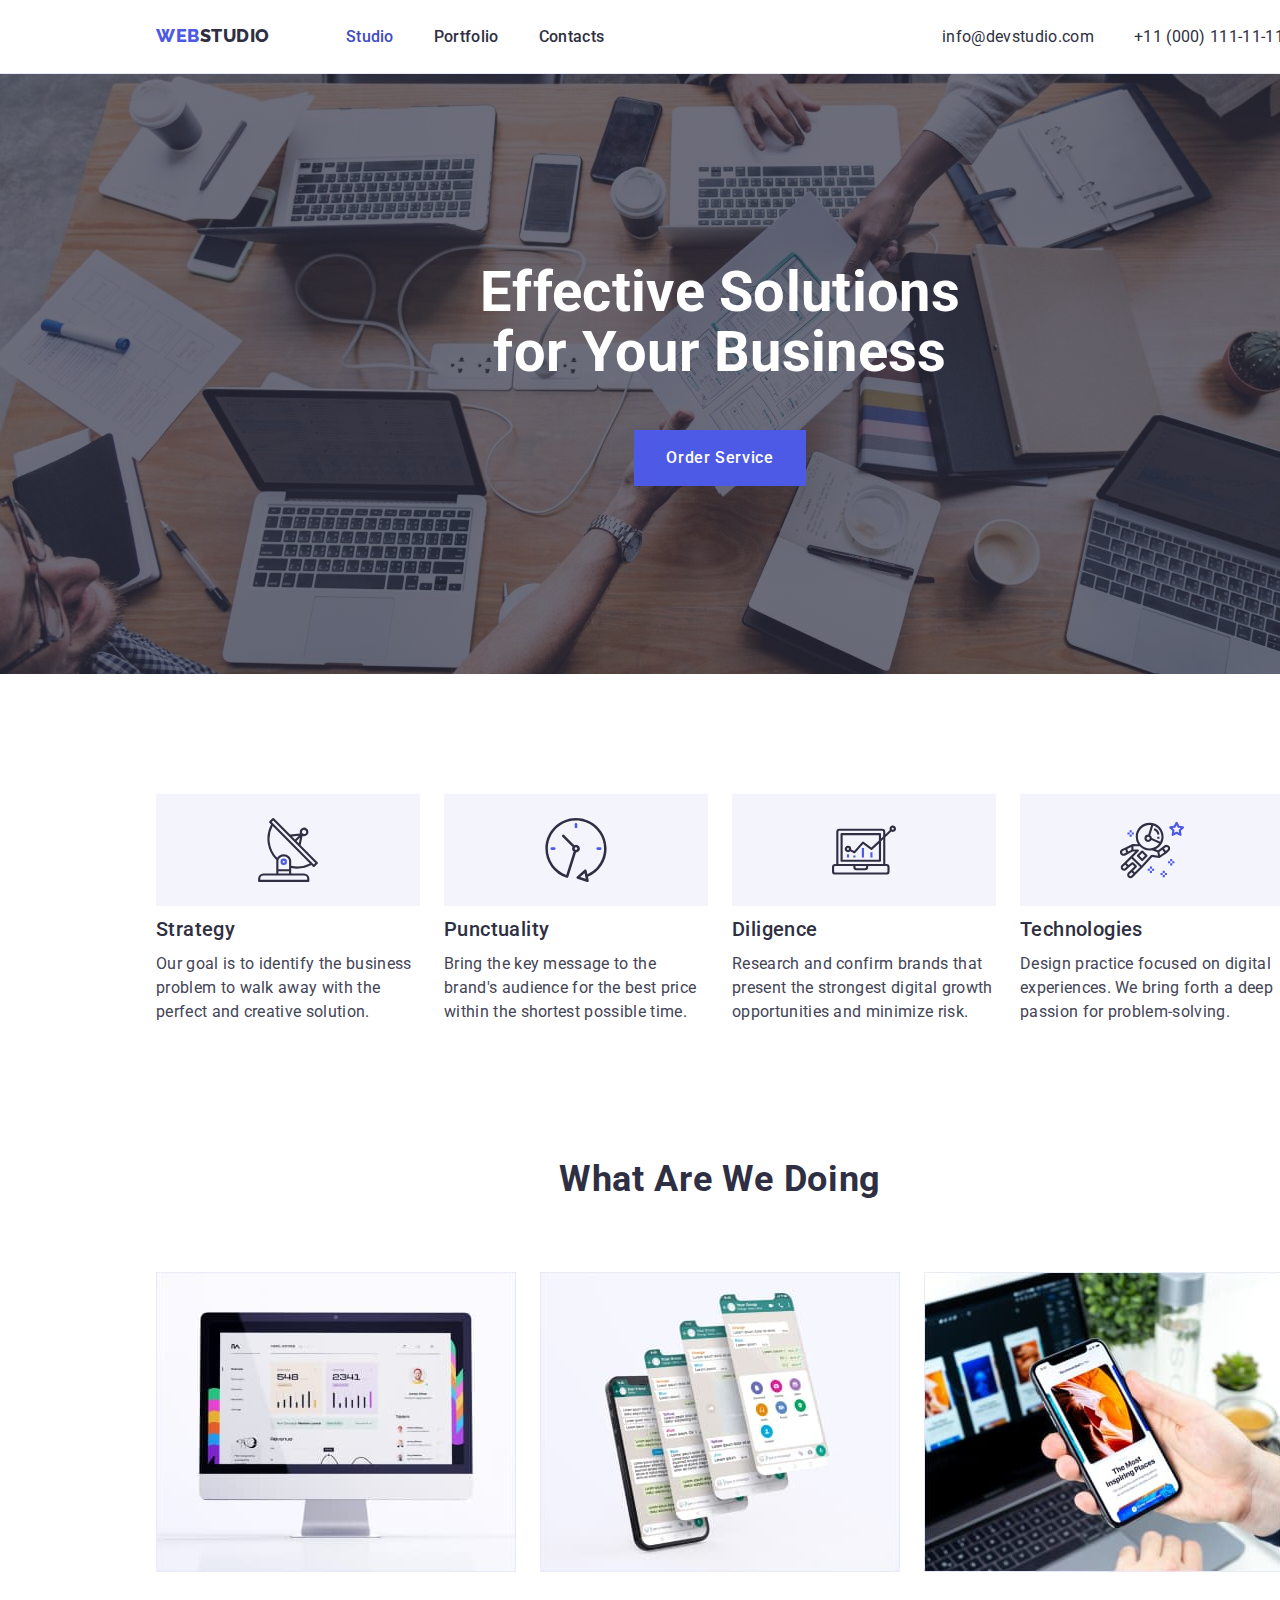
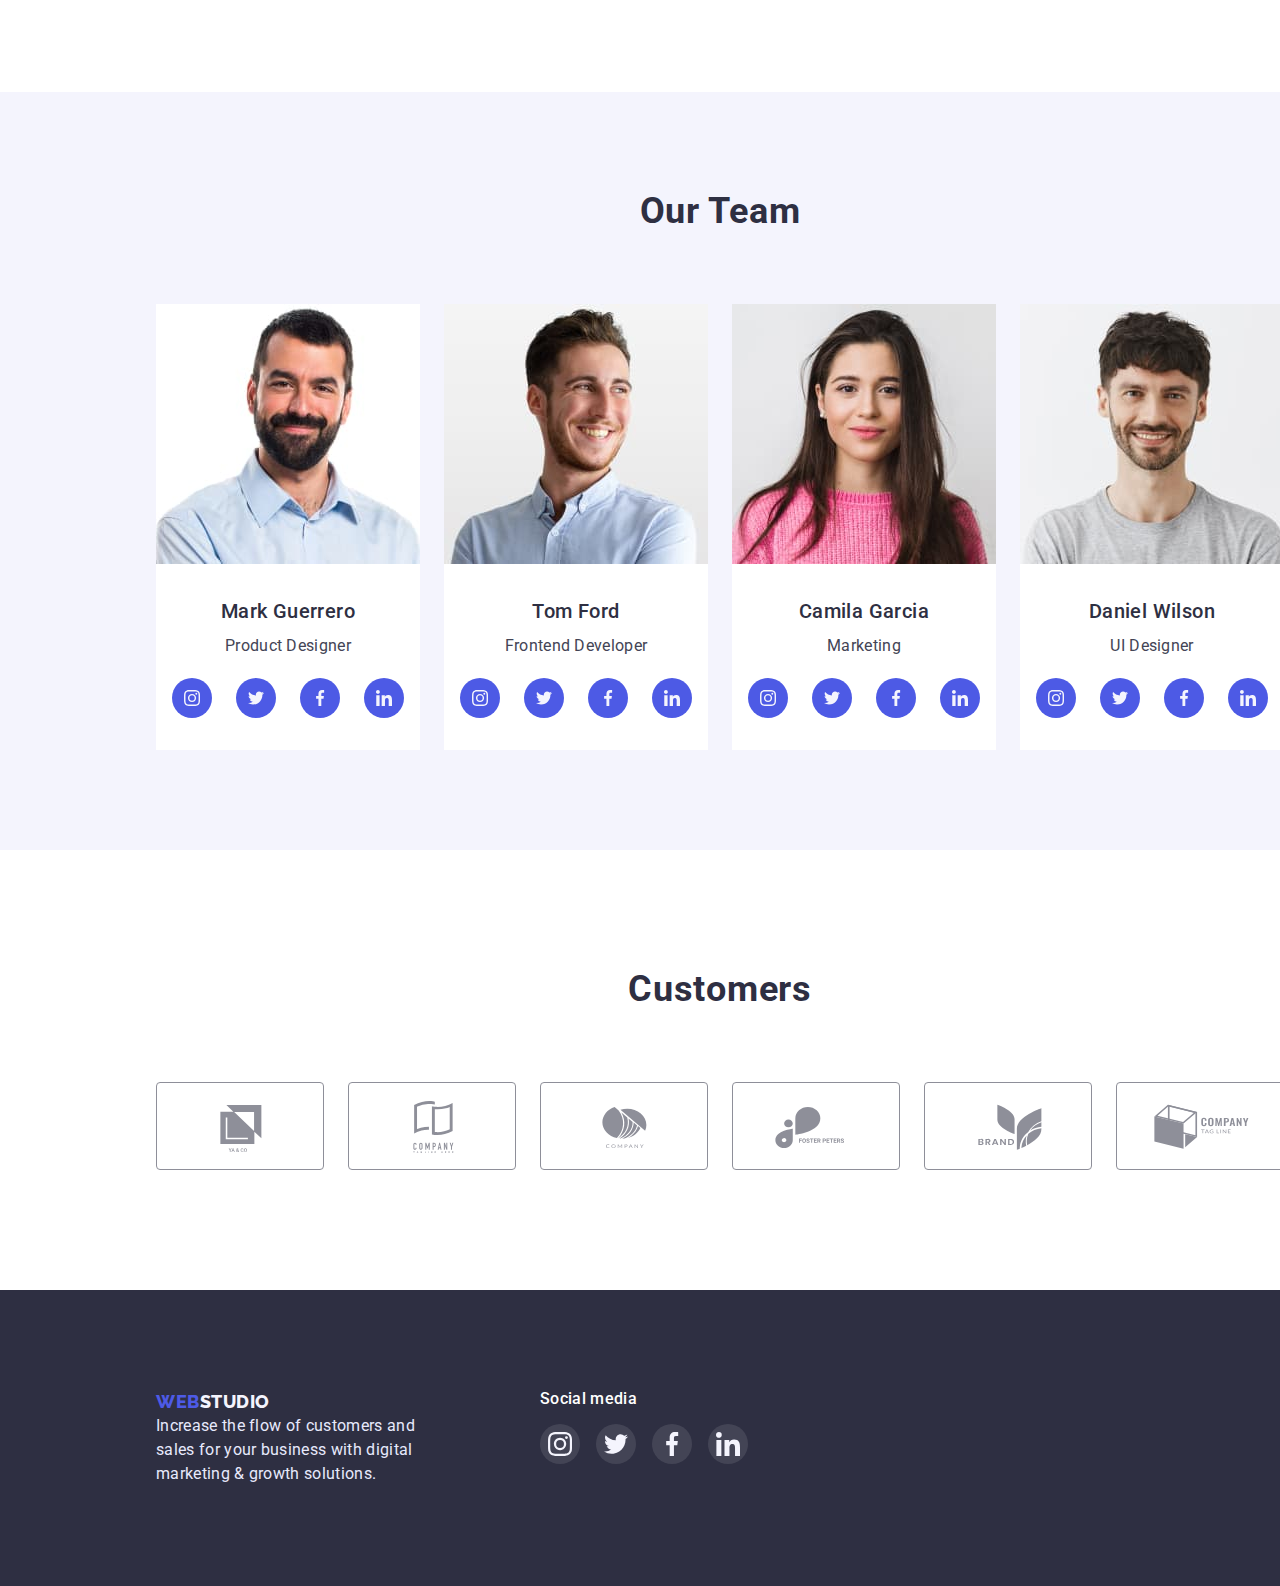
==== index.html @ 7e6dd776 "Initial commit" ====
<!DOCTYPE html>
<html lang="en">

<head>
    <meta charset="UTF-8">
    <meta http-equiv="X-UA-Compatible" content="IE=edge">
    <meta name="viewport" content="width=device-width, initial-scale=1.0">
    <title>WebStudio</title>
    <!-- fonts -->

    <!-- Спочатку нормалізатор -->
    <link href="https://cdnjs.cloudflare.com/ajax/libs/modern-normalize/1.0.0/modern-normalize.min.css"
        rel="stylesheet">


    <link href="https://fonts.googleapis.com" rel="preconnect">
    <link href="https://fonts.gstatic.com" rel="preconnect" crossorigin>
    <link href="https://fonts.googleapis.com/css2?family=Raleway:wght@800&family=Roboto:wght@400;500;700&display=swap"
        rel="stylesheet">
    <!-- css -->
    <link href="./css/styles.css" rel="stylesheet">
</head>

<body>

    <!-- header шапка -->

    <header class="page-header">
        <div class="container nav-cont">
            <nav>
                <div class="wrap-logo">
                    <a class="logo" href="./index.html">
                        Web<span class="span-dark">Studio</span>
                    </a>

                    <ul class="site-nav list">
                        <li class="item"><a class="link current" href="./index.html">Studio</a></li>
                        <li class="item"><a class="link" href="./portfolio.html">Portfolio</a></li>
                        <li class="item"><a class="link" href="./index.html">Contacts</a></li>
                    </ul>
                </div>
            </nav>

            <address>
                <ul class="auth-nav list">
                    <li class="item"><a class="link contacts" href="mailto:info@devstudio.com">info@devstudio.com</a>
                    </li>
                    <li class="item"><a class="link contacts" href="tel:+110001111111">+11 (000) 111-11-11</a></li>
                </ul>

            </address>

        </div>
    </header>

    <main>
        <!-- hero герой -->
        <section class="hero">
            <div>
                <h1 class="main-title">Effective Solutions for Your Business</h1>
                <button class="btn" type="button">Order Service</button>
            </div>

        </section>

        <!-- 2я секция -->
        <section class="section">
            <div class="container">
                <h2 hidden="">our principles</h2>
                <ul class="list principles">
                    <li class="item">
                        <div class="feature-wrap">
                            <svg class="feature-icons" width="64" height="64">
                                <use href="./images/icons/icons.svg#icon-antenna"></use>
                            </svg>
                        </div>
                        <h3 class="title-item">Strategy</h3>
                        <p>Our goal is to identify the business problem to walk away with the perfect and
                            creative
                            solution.
                        </p>
                    </li>
                    <li class="item">
                        <div class="feature-wrap">
                            <svg class="feature-icons" width="64" height="64">
                                <use href="./images/icons/icons.svg#icon-clock"></use>
                            </svg>
                        </div>
                        <h3 class="title-item">Punctuality</h3>
                        <p>Bring the key message to the brand's audience for the best price within the shortest possible
                            time.
                        </p>
                    </li>
                    <li class="item">
                        <div class="feature-wrap">
                            <svg class="feature-icons" width="64" height="64">
                                <use href="./images/icons/icons.svg#icon-diagram"></use>
                            </svg>
                        </div>
                        <h3 class="title-item">Diligence</h3>
                        <p>Research and confirm brands that present the strongest digital growth opportunities and
                            minimize
                            risk.</p>
                    </li>
                    <li class="item">
                        <div class="feature-wrap">
                            <svg class="feature-icons" width="64" height="64">
                                <use href="./images/icons/icons.svg#icon-astronaut"></use>
                            </svg>
                        </div>
                        <h3 class="title-item">Technologies</h3>
                        <p>Design practice focused on digital experiences. We bring forth a deep passion for
                            problem-solving.
                        </p>
                    </li>
                </ul>
            </div>

        </section>
        <!-- 3я секция -->
        <section class="section works">
            <div class="container">
                <h2 class="title">What are we doing</h2>
                <ul class="list example">
                    <li class="item">
                        <img src="./images/img1_sq.jpg" alt="img1" width="360" height="300">
                    </li>
                    <li class="item">
                        <img src="./images/img2_sq.jpg" alt="img2" width="360" height="300">
                    </li>
                    <li class="item">
                        <img src="./images/img3_sq.jpg" alt="img3" width="360" height="300">
                    </li>
                </ul>
            </div>

        </section>
        <!-- Our Team -->
        <section class="section team">
            <div class="container">
                <h2 class="title">Our Team</h2>
                <ul class="list team-ul">
                    <li class="team-item">
                        <img src="./images/img_mark_sq.jpg" alt="photo mark" width="264" height="260">
                        <div class="item">
                            <h3 class="title-item">Mark Guerrero</h3>
                            <p class="team-position">Product Designer</p>
                            <ul class="socials list">
                                <li><a class="socials-link link" href="https://instagram.com" aria-label="Instagram"
                                        target="_blank" rel="noopener noreferrer">
                                        <svg class="socials-icon" width="16" height="16">
                                            <use href="./images/icons/icons.svg#icon-instagram"></use>
                                        </svg>
                                    </a>
                                </li>
                                <li><a class="socials-link link" href="https://twitter.com" aria-label="Twitter"
                                        target="_blank" rel="noopener noreferrer">
                                        <svg class="socials-icon" width="16" height="16">
                                            <use href="./images/icons/icons.svg#icon-twitter"></use>
                                        </svg>
                                    </a>
                                </li>
                                <li><a class="socials-link link " href="https://facebook.com" aria-label="Facebook"
                                        target="_blank" rel="noopener noreferrer">
                                        <svg class="socials-icon" width="16" height="16">
                                            <use href="./images/icons/icons.svg#icon-facebook"></use>
                                        </svg>
                                    </a>
                                </li>
                                <li><a class="socials-link link" href="https://linkedin.com" aria-label="LinkedIn"
                                        target="_blank" rel="noopener noreferrer">
                                        <svg class="socials-icon" width="16" height="16">
                                            <use href="./images/icons/icons.svg#icon-linkedin"></use>
                                        </svg>
                                    </a>
                                </li>
                            </ul>

                        </div>
                    </li>
                    <li class="team-item">
                        <img src="./images/img_tom_sq.jpg" alt="photo tom" width="264" height="260">
                        <div class="item">
                            <h3 class="title-item">Tom Ford</h3>
                            <p class="team-position">Frontend Developer</p>
                            <ul class="socials list">
                                <li><a class="socials-link link" href="https://instagram.com" aria-label="Instagram"
                                        target="_blank" rel="noopener noreferrer">
                                        <svg class="socials-icon" width="16" height="16">
                                            <use href="./images/icons/icons.svg#icon-instagram"></use>
                                        </svg>
                                    </a>
                                </li>
                                <li><a class="socials-link link" href="https://twitter.com" aria-label="Twitter"
                                        target="_blank" rel="noopener noreferrer">
                                        <svg class="socials-icon" width="16" height="16">
                                            <use href="./images/icons/icons.svg#icon-twitter"></use>
                                        </svg>
                                    </a>
                                </li>
                                <li><a class="socials-link link " href="https://facebook.com" aria-label="Facebook"
                                        target="_blank" rel="noopener noreferrer">
                                        <svg class="socials-icon" width="16" height="16">
                                            <use href="./images/icons/icons.svg#icon-facebook"></use>
                                        </svg>
                                    </a>
                                </li>
                                <li><a class="socials-link link" href="https://linkedin.com" aria-label="LinkedIn"
                                        target="_blank" rel="noopener noreferrer">
                                        <svg class="socials-icon" width="16" height="16">
                                            <use href="./images/icons/icons.svg#icon-linkedin"></use>
                                        </svg>
                                    </a>
                                </li>
                            </ul>
                        </div>
                    </li>
                    <li class="team-item">
                        <img src="./images/img_camila_sq.jpg" alt="photo camila" width="264" height="260">
                        <div class="item">
                            <h3 class="title-item">Camila Garcia</h3>
                            <p class="team-position">Marketing</p>
                            <ul class="socials list">
                                <li><a class="socials-link link" href="https://instagram.com" aria-label="Instagram"
                                        target="_blank" rel="noopener noreferrer">
                                        <svg class="socials-icon" width="16" height="16">
                                            <use href="./images/icons/icons.svg#icon-instagram"></use>
                                        </svg>
                                    </a>
                                </li>
                                <li><a class="socials-link link" href="https://twitter.com" aria-label="Twitter"
                                        target="_blank" rel="noopener noreferrer">
                                        <svg class="socials-icon" width="16" height="16">
                                            <use href="./images/icons/icons.svg#icon-twitter"></use>
                                        </svg>
                                    </a>
                                </li>
                                <li><a class="socials-link link " href="https://facebook.com" aria-label="Facebook"
                                        target="_blank" rel="noopener noreferrer">
                                        <svg class="socials-icon" width="16" height="16">
                                            <use href="./images/icons/icons.svg#icon-facebook"></use>
                                        </svg>
                                    </a>
                                </li>
                                <li><a class="socials-link link" href="https://linkedin.com" aria-label="LinkedIn"
                                        target="_blank" rel="noopener noreferrer">
                                        <svg class="socials-icon" width="16" height="16">
                                            <use href="./images/icons/icons.svg#icon-linkedin"></use>
                                        </svg>
                                    </a>
                                </li>
                            </ul>
                        </div>
                    </li>
                    <li class="team-item">
                        <img src="./images/img_daniel_sq.jpg" alt="photo daniel" width="264" height="260">
                        <div class="item">
                            <h3 class="title-item">Daniel Wilson</h3>
                            <p class="team-position">UI Designer</p>
                            <ul class="socials list">
                                <li><a class="socials-link link" href="https://instagram.com" aria-label="Instagram"
                                        target="_blank" rel="noopener noreferrer">
                                        <svg class="socials-icon" width="16" height="16">
                                            <use href="./images/icons/icons.svg#icon-instagram"></use>
                                        </svg>
                                    </a>
                                </li>
                                <li><a class="socials-link link" href="https://twitter.com" aria-label="Twitter"
                                        target="_blank" rel="noopener noreferrer">
                                        <svg class="socials-icon" width="16" height="16">
                                            <use href="./images/icons/icons.svg#icon-twitter"></use>
                                        </svg>
                                    </a>
                                </li>
                                <li><a class="socials-link link " href="https://facebook.com" aria-label="Facebook"
                                        target="_blank" rel="noopener noreferrer">
                                        <svg class="socials-icon" width="16" height="16">
                                            <use href="./images/icons/icons.svg#icon-facebook"></use>
                                        </svg>
                                    </a>
                                </li>
                                <li><a class="socials-link link" href="https://linkedin.com" aria-label="LinkedIn"
                                        target="_blank" rel="noopener noreferrer">
                                        <svg class="socials-icon" width="16" height="16">
                                            <use href="./images/icons/icons.svg#icon-linkedin"></use>
                                        </svg>
                                    </a>
                                </li>
                            </ul>
                        </div>
                    </li>
                </ul>
            </div>
        </section>

        <!-- | customers -->


        <section class="section">
            <div class="container">
                <h2 class="title">Customers</h2>
                <ul class="customers list">
                    <li>
                        <a class="custom-link link" href="" aria-label="YaCo" target="_blank" rel="noopener noreferrer">
                            <svg class="cust-icons" width="104" height="56">
                                <use href="./images/icons/icons.svg#icon-Logo-1"></use>
                            </svg>
                        </a>
                    </li>
                    <li>
                        <a class="custom-link link" href="" aria-label="Tagline" target="_blank"
                            rel="noopener noreferrer">
                            <svg class="cust-icons" width="104" height="56">
                                <use href="./images/icons/icons.svg#icon-Logo-2"></use>
                            </svg>
                        </a>
                    </li>
                    <li>
                        <a class="custom-link link" href="" aria-label="Company" target="_blank"
                            rel="noopener noreferrer">
                            <svg class="cust-icons" width="104" height="56">
                                <use href="./images/icons/icons.svg#icon-Logo-3"></use>
                            </svg>
                        </a>
                    </li>
                    <li>
                        <a class="custom-link link" href="" aria-label="Foster Peters" target="_blank"
                            rel="noopener noreferrer">
                            <svg class="cust-icons" width="104" height="56">
                                <use href="./images/icons/icons.svg#icon-Logo-4"></use>
                            </svg>
                        </a>
                    </li>
                    <li>
                        <a class="custom-link link" href="" aria-label="Brand" target="_blank"
                            rel="noopener noreferrer">
                            <svg class="cust-icons" width="104" height="56">
                                <use href="./images/icons/icons.svg#icon-Logo-5"></use>
                            </svg>
                        </a>
                    </li>
                    <li>
                        <a class="custom-link link" href="" aria-label="Company TagLine" target="_blank"
                            rel="noopener noreferrer">
                            <svg class="cust-icons" width="104" height="56">
                                <use href="./images/icons/icons.svg#icon-Logo-6"></use>
                            </svg>
                        </a>
                    </li>
                </ul>
            </div>
        </section>


    </main>

    <!-- Footer -->
    <footer class="section footer">

        <div class="container">
            <div class="footer-wrap">
                <div class="footer-logo">
                    <a class="logo" href="./index.html">
                        Web<span class="span-light">Studio</span>
                    </a>
                    <p class="item item-footer">Increase the flow of customers and sales for your business with digital
                        marketing & growth solutions.</p>
                </div>
                <div class="footer-socials">
                    <p class="footer-item"> Social media</p>
                    <ul class="socials-footer list">
                        <li><a class="socials-link link" href="https://instagram.com" aria-label="Instagram"
                                target="_blank" rel="noopener noreferrer">
                                <svg class="socials-icon" width="24" height="24">
                                    <use href="./images/icons/icons.svg#icon-instagram"></use>
                                </svg>
                            </a>
                        </li>
                        <li><a class="socials-link link" href="https://twitter.com" aria-label="Twitter" target="_blank"
                                rel="noopener noreferrer">
                                <svg class="socials-icon" width="24" height="24">
                                    <use href="./images/icons/icons.svg#icon-twitter"></use>
                                </svg>
                            </a>
                        </li>
                        <li><a class="socials-link link " href="https://facebook.com" aria-label="Facebook"
                                target="_blank" rel="noopener noreferrer">
                                <svg class="socials-icon" width="24" height="24">
                                    <use href="./images/icons/icons.svg#icon-facebook"></use>
                                </svg>
                            </a>
                        </li>
                        <li><a class="socials-link link" href="https://linkedin.com" aria-label="LinkedIn"
                                target="_blank" rel="noopener noreferrer">
                                <svg class="socials-icon" width="24" height="24">
                                    <use href="./images/icons/icons.svg#icon-linkedin"></use>
                                </svg>
                            </a>
                        </li>
                    </ul>
                </div>




            </div>
        </div>


    </footer>


</body>

</html>
---- css/styles.css ----
/* body {
  background-color: #47ff94;
} */
:root {
  /* Fonts */

  /* Text colors */
  --main-txt-cl: #434455;
  --accent-txt-cl: #2e2f42;
  --subtle-txt-cl: #8e8f99;
  --light-txt-cl: #f4f4fd;
  --modal-txt-cl: #2e2f42;
  --hero-txt-cl: #2e2f42;
  --brand-txt-cl: #4d5ae5;
  --pressed-txt-cl: #404bbf;
  --dark-txt-cl: #2e2f42;
  --btn-txt-cl: #ffffff;
  --link-txt-cl: #2e2f42;
  --hero-txt-cl: #ffffff;
  --footer-txt-cl: #e7e9fc;

  --access: #31d0aa;
  --access-75: rgba(49, 208, 170, 0.75);
  --access-50: rgba(49, 208, 170, 0.5);
  --access-10: rgba(49, 208, 170, 0.1);

  /* Backgrounds colors */
  --main-bg-cl: #434455;
  --accent-bg-cl: #2e2f42;
  --subtle-bg-cl: #8e8f99;
  --light-bg-cl: #f4f4fd;
  --modal-bg-cl: #2e2f42;
  --hero-bg-cl: #2e2f42;
  --brand-bg-cl: #4d5ae5;
  --pressed-bg-cl: #404bbf;
  --dark-bg-cl: #2e2f42;
  --border-cl: #e7e9fc;
  --bg-cl-light: #ffffff;

  /* others */
  --indent: 48px 24px;
  --items: 9;
  --bg-cl-ellipse: rgba(255, 255, 255, 0.1);
  --bg-cl-ellipse-hover: #31d0aa;
}
.btn-total {
  padding: 0;
}
body {
  width: 1440px;
  margin-right: auto;
  margin-left: auto;
  color: var(--main-txt-cl);
  font-family: "Roboto", sans-serif;
  letter-spacing: 0.02em;
}

.page-header {
  padding-top: 24px;
  padding-bottom: 24px;
  border-bottom: 1px solid var(--border-cl);
}

.hero {
  max-width: 1440px;
  height: 600px;
  padding-top: 188px;
  padding-bottom: 188px;
  background-color: var(--hero-bg-cl);
  background-image: linear-gradient(
      rgba(46, 47, 66, 0.7),
      rgba(46, 47, 66, 0.7)
    ),
    url(../images/people-office\ 1.jpg);
  background-size: cover;
  background-repeat: no-repeat;
  text-align: center;
}
.container {
  width: 1158px;
  margin: 0 auto;
  padding-right: 15px;
  padding-left: 15px;
}

nav .current {
  color: var(--pressed-txt-cl);
}

h2,
h3,
h4,
h5,
h6 {
  color: var(--dark-txt-cl);
}
.section {
  width: 1440px;
  margin-right: auto;
  margin-left: auto;
  padding-top: 120px;
  padding-bottom: 120px;
}
.section.works {
  padding-top: 0;
}
.section .portfolio {
  padding-top: 120px;
}
/**
  |============================
  | Team
  |============================
*/

.team {
  margin-bottom: 0;
  padding-top: 100px;
  padding-bottom: 100px;
  background-color: var(--light-bg-cl);
}
.team-ul {
  display: flex;
  gap: 24px;
}
.team-item {
  width: 264px;
}
.team-item > .item {
  padding-top: 32px;
  padding-bottom: 32px;

  background-color: var(--bg-cl-light);
  text-align: center;
}
.team-position {
  margin-bottom: 20px;
}
.socials {
  display: flex;
  gap: 24px;
  justify-content: center;
}
.socials-link {
  display: flex;
  justify-content: center;
  align-items: center;
  width: 40px;
  height: 40px;
  border-radius: 50%;
  background-color: var(--brand-bg-cl);
}
.link {
}

.socials-link:hover,
.socials-link:focus {
  background-color: var(--pressed-bg-cl);
}
.socials-icon {
  fill: var(--light-bg-cl);
}

/* .container.footer {
  width: 264px;
  height: 110px;
  outline: 5px solid yellow;
} */
.section-mini {
  width: 1158px;
  margin: 0 auto 120px;
  padding-top: 120px;
  padding-right: 15px;
  padding-left: 15px;
}
/* h1 */
.main-title {
  width: 494px;
  height: 120px;

  margin-top: 0;
  margin-right: auto;
  margin-bottom: 48px;
  margin-left: auto;
  color: var(--hero-txt-cl);
  font-size: 56px;
  line-height: 60px;
  letter-spacing: 2%;
  text-align: center;
}
/* h2 */
.title {
  margin-top: 0;
  margin-bottom: 72px;

  font-size: 36px;
  line-height: 1.11;
  letter-spacing: 0.02em;
  text-align: center;
  text-transform: capitalize;
}
.title.top-padding {
  padding-top: 120px;
}
/* h3 */
.title-item {
  margin-top: 0;
  margin-bottom: 8px;

  font-weight: 500;
  font-size: 20px;

  /* line-height: 1.2; */
  /* letter-spacing: 0.02em; */

  /* font-family: 'Roboto';
font-style: normal;
font-weight: 500;
font-size: 20px;
line-height: 24px; */

  letter-spacing: 0.02em;
}

/* p */
.item {
  color: var(--main-txt-cl);
  font-weight: 400;
  font-size: 16px;
  line-height: 1.5;
  letter-spacing: 0.02em;
}
.border > .item {
  margin-bottom: 0;
}

.link {
  color: var(--accent-txt-cl);
  font-weight: 500;
  font-style: normal;
  font-size: 16px;
  font-family: "Roboto";
  line-height: 1.5;
  letter-spacing: 0.02em;
  text-decoration: none;
}
.link:hover,
.link:focus,
.link.contacts:hover,
.link.contacts:focus {
  color: var(--pressed-txt-cl);
}
.contacts {
  font-weight: 400;
  font-size: 16px;
  line-height: 1.5;
  letter-spacing: 0.02em;
}
.btn {
  margin-bottom: 188px;
  padding: 16px 32px;
  border: none;
  background-color: var(--brand-bg-cl);

  color: var(--btn-txt-cl);
  font-weight: 500;
  font-size: 16px;
  font-family: "Roboto", sans-serif;
  line-height: 1.5;
  letter-spacing: 0.04em;
  cursor: pointer;
}
.btn-filter {
  min-width: 69px;
  min-height: 48px;
  border-radius: 4px;

  padding: 12px 24px;
  border: none;
  background-color: var(--brand-bg-cl);

  color: var(--btn-txt-cl);
  font-weight: 500;
  font-size: 16px;
  font-family: "Roboto", sans-serif;
  line-height: 1.5;
  letter-spacing: 0.04em;

  cursor: pointer;
}
.btn-filter:hover,
.btn-filter:focus {
  background-color: var(--pressed-bg-cl);
  color: var(--btn-txt-cl);
  box-shadow: 0px 3px 1px rgba(0, 0, 0, 0.1), 0px 2px 1px rgba(0, 0, 0, 0.08),
    0px 2px 2px rgba(0, 0, 0, 0.12);
}
.btn.primary {
  background-color: var(--brand-bg-cl);
}
.btn.secondary {
  background-color: var(--pressed-bg-cl);
}
.btn:hover,
.btn:focus {
  background-color: var(--pressed-bg-cl);
  color: var(--light-txt-cl);
}
.btn-light {
  background-color: var(--light-bg-cl);
  color: var(--brand-txt-cl);
}
.logo {
  display: block;
  /* margin-bottom: 16px; */

  /* IRIS */

  color: var(--brand-txt-cl);
  font-weight: 800;
  font-style: normal;
  font-size: 18px;

  font-family: "Raleway";
  line-height: 1.33;
  letter-spacing: 0.03em;
  text-decoration: none;
  text-transform: uppercase;
}
.span-light {
  color: var(--light-txt-cl);
  /* background-color: darkblue; */
}
.span-dark {
  color: var(--modal-txt-cl);
}
.list {
  margin: 0;
  padding: 0;
  list-style-type: none;
}
.site-nav {
  display: flex;
  margin-left: 76px;
}
/* .site-nav li {
  outline: 1px solid tomato;
} */
.site-nav .item:not(:last-child) {
  margin-right: 40px;
}
.auth-nav .item + .item {
  margin-left: 40px;
}
.auth-nav {
  display: flex;
}
.auth-nav.item + .item {
  margin-left: 40px;
}
.nav-cont {
  display: flex;
  justify-content: space-between;
  align-items: center;
}
.wrap-logo {
  display: flex;
  align-items: baseline;
}
.wrap-logo:first-child {
  /* margin-left: 156px; */
}
.list p {
  margin-top: 0;
  /* margin-bottom: 0; */
}

.principles {
  display: flex;
  flex-wrap: wrap;
  gap: 24px;
}
.principles .item {
  width: 264px;
}
.feature-icons {
}
.feature-wrap {
  display: flex;
  height: 112px;
  justify-content: center;
  align-items: center;
  /* padding: 24px 100px; */
  margin-bottom: 8px;
  background-color: var(--light-bg-cl);
}
/* .section-mini .item {
  --items: 5;
} */

.example {
  display: flex;
  gap: 24px;
}
.example .item {
  width: 360px;
}

.filter-set {
  display: flex;
  flex-wrap: wrap;
  gap: 24px;
  justify-content: center;
  align-items: center;
  margin-bottom: 72px;
  padding-top: 0;
}
.filter {
  width: 586px;
  height: 48px;
  margin-top: 96px;
  margin-right: auto;
  margin-bottom: 72px;
  margin-left: auto;
}
/* --indent: 48px 24px;
  --items: 9;
} */
/* сетка */
.card-set {
  display: flex;
  flex-wrap: wrap;
  gap: var(--indent);
}
.visually-hidden {
  position: absolute;
  overflow: hidden;
  clip: rect(0 0 0 0);
  width: 1px;
  height: 1px;
  margin: -1px;
  padding: 0;
  border: 0;
  white-space: nowrap;
  clip-path: inset(50%);
}
.card-item {
  flex-basis: calc((100%- (var(--items)-1) * var(indent)) / var(--items));
}
img {
  display: block;
  max-width: 100%;
  height: auto;
}
.border {
  padding-top: 32px;
  padding-bottom: 32px;
  padding-left: 16px;
  border-right: 1px solid var(--border-cl);
  border-bottom: 1px solid var(--border-cl);
  border-left: 1px solid var(--border-cl);
}

.link-wrap:hover,
.link-wrap:focus {
  box-shadow: 0 2px 1px 0 rgba(46, 47, 66, 0.08);
  box-shadow: 0 1px 1px 0 rgba(46, 47, 66, 0.16);
  box-shadow: 0 1px 6px 0 rgba(46, 47, 66, 0.08);
}
.link-block {
  display: block;
}
.link-wrap {
}

.overlay {
  max-width: 1600px;
  height: 600px;
  margin-right: auto;
  margin-left: auto;
}

/**
  |============================
  | Footer
  |============================
*/

.footer {
  padding-top: 100px;
  padding-bottom: 100px;
  background-color: var(--dark-bg-cl);
}
.item-footer {
  width: 264px;
  margin: 0;
  color: var(--footer-txt-cl);
}
.footer-item {
  margin-top: 0;
  margin-bottom: 16px;

  color: var(--btn-txt-cl);
  font-weight: 500;
  font-style: normal;
  font-size: 16px;
  font-family: "Roboto";
  line-height: 1, 5;
  /* identical to box height, or 150% */

  letter-spacing: 0.02em;
}
.footer-socials {
  width: 208px;
}
.footer-wrap {
  display: flex;
  gap: 120px;
}
.socials-footer {
  display: flex;
  gap: 16px;
  justify-content: center;
}
.socials-footer .socials-link {
  background-color: var(--bg-cl-ellipse);
}
.socials-footer .socials-link:hover,
.socials-footer .socials-link:focus {
  background-color: var(--bg-cl-ellipse-hover);
}
.custom-link {
  display: flex;
  justify-content: center;
  align-items: center;
  width: 168px;
  height: 88px;
  border: 1px solid var(--subtle-bg-cl);
  border-radius: 4px;
  border-color: var(--subtle-bg-cl);
  color: var(--subtle-txt-cl);
}
.custom-link:hover,
.custom-link:focus {
  color: var(--pressed-bg-cl);
  border-color: var(--pressed-bg-cl);
}
.cust-icons {
  fill: currentColor;
}
.customers {
  display: flex;
  justify-content: space-between;
}
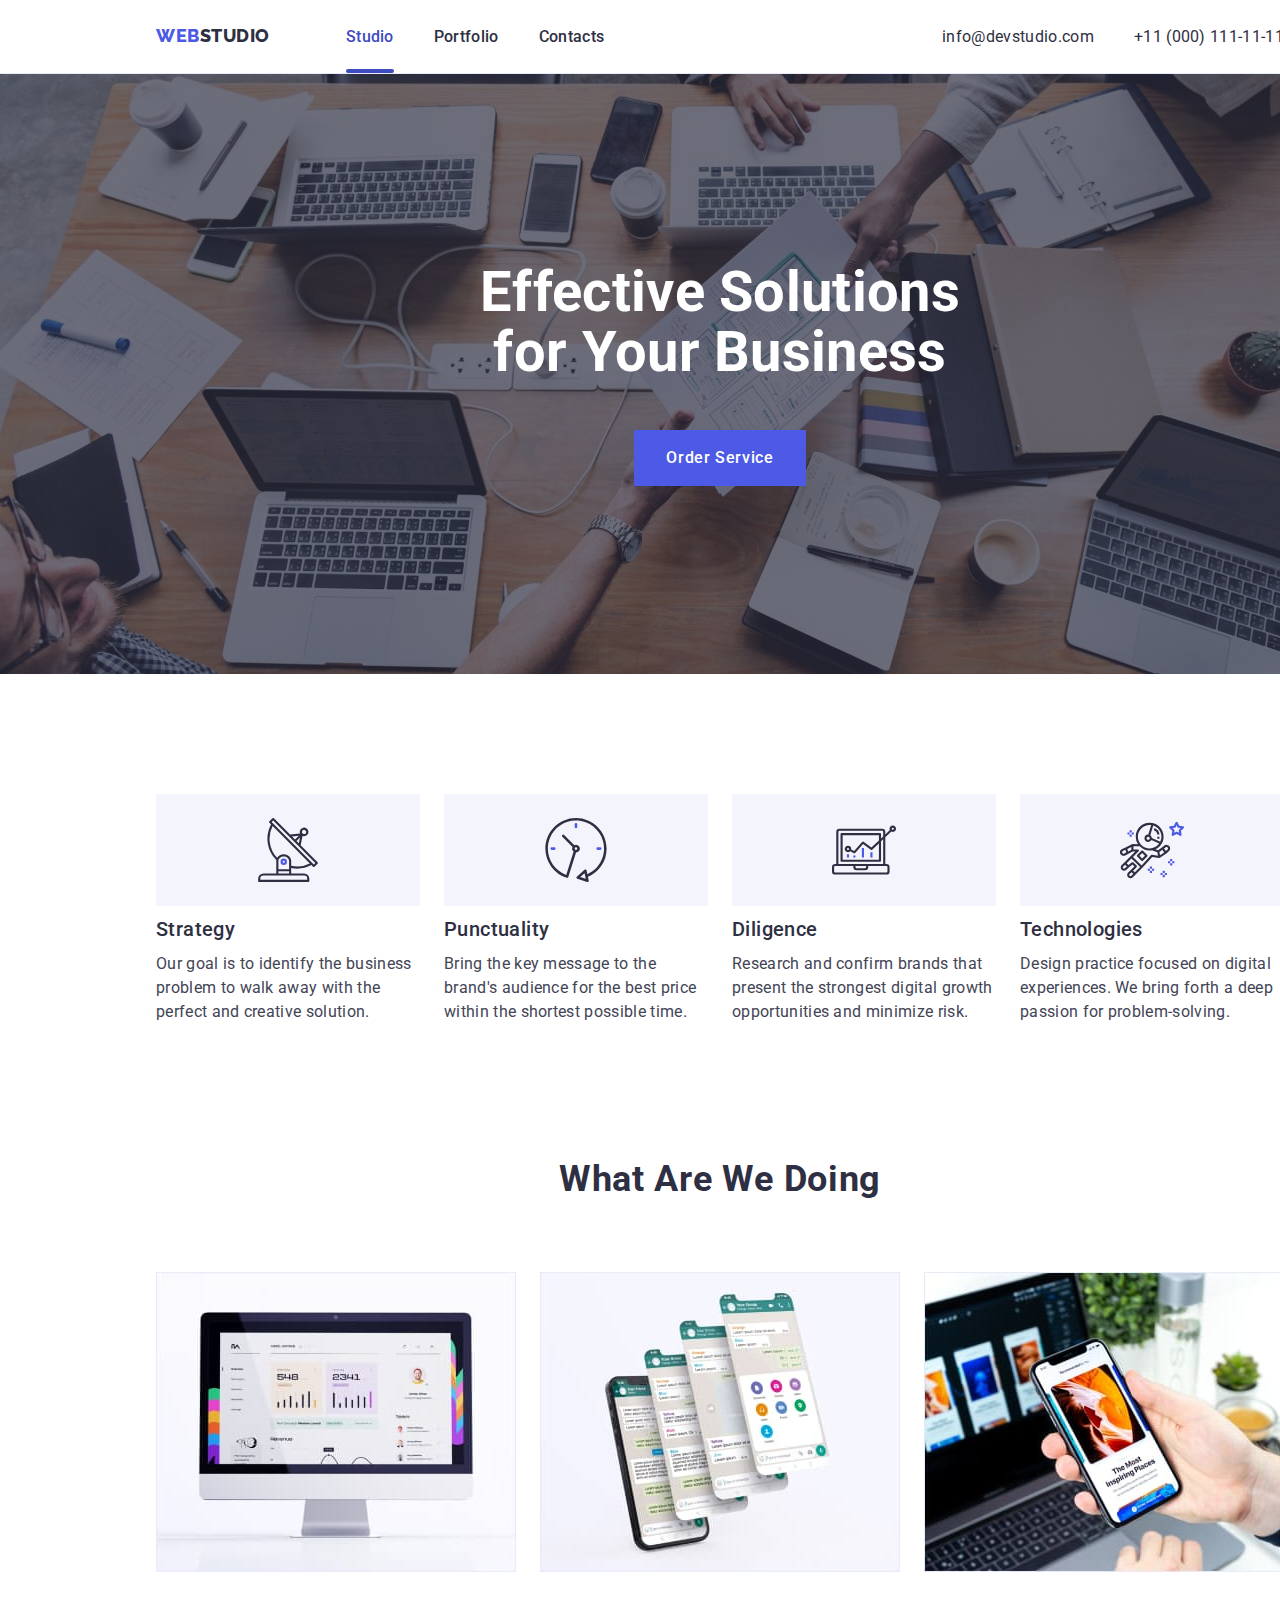
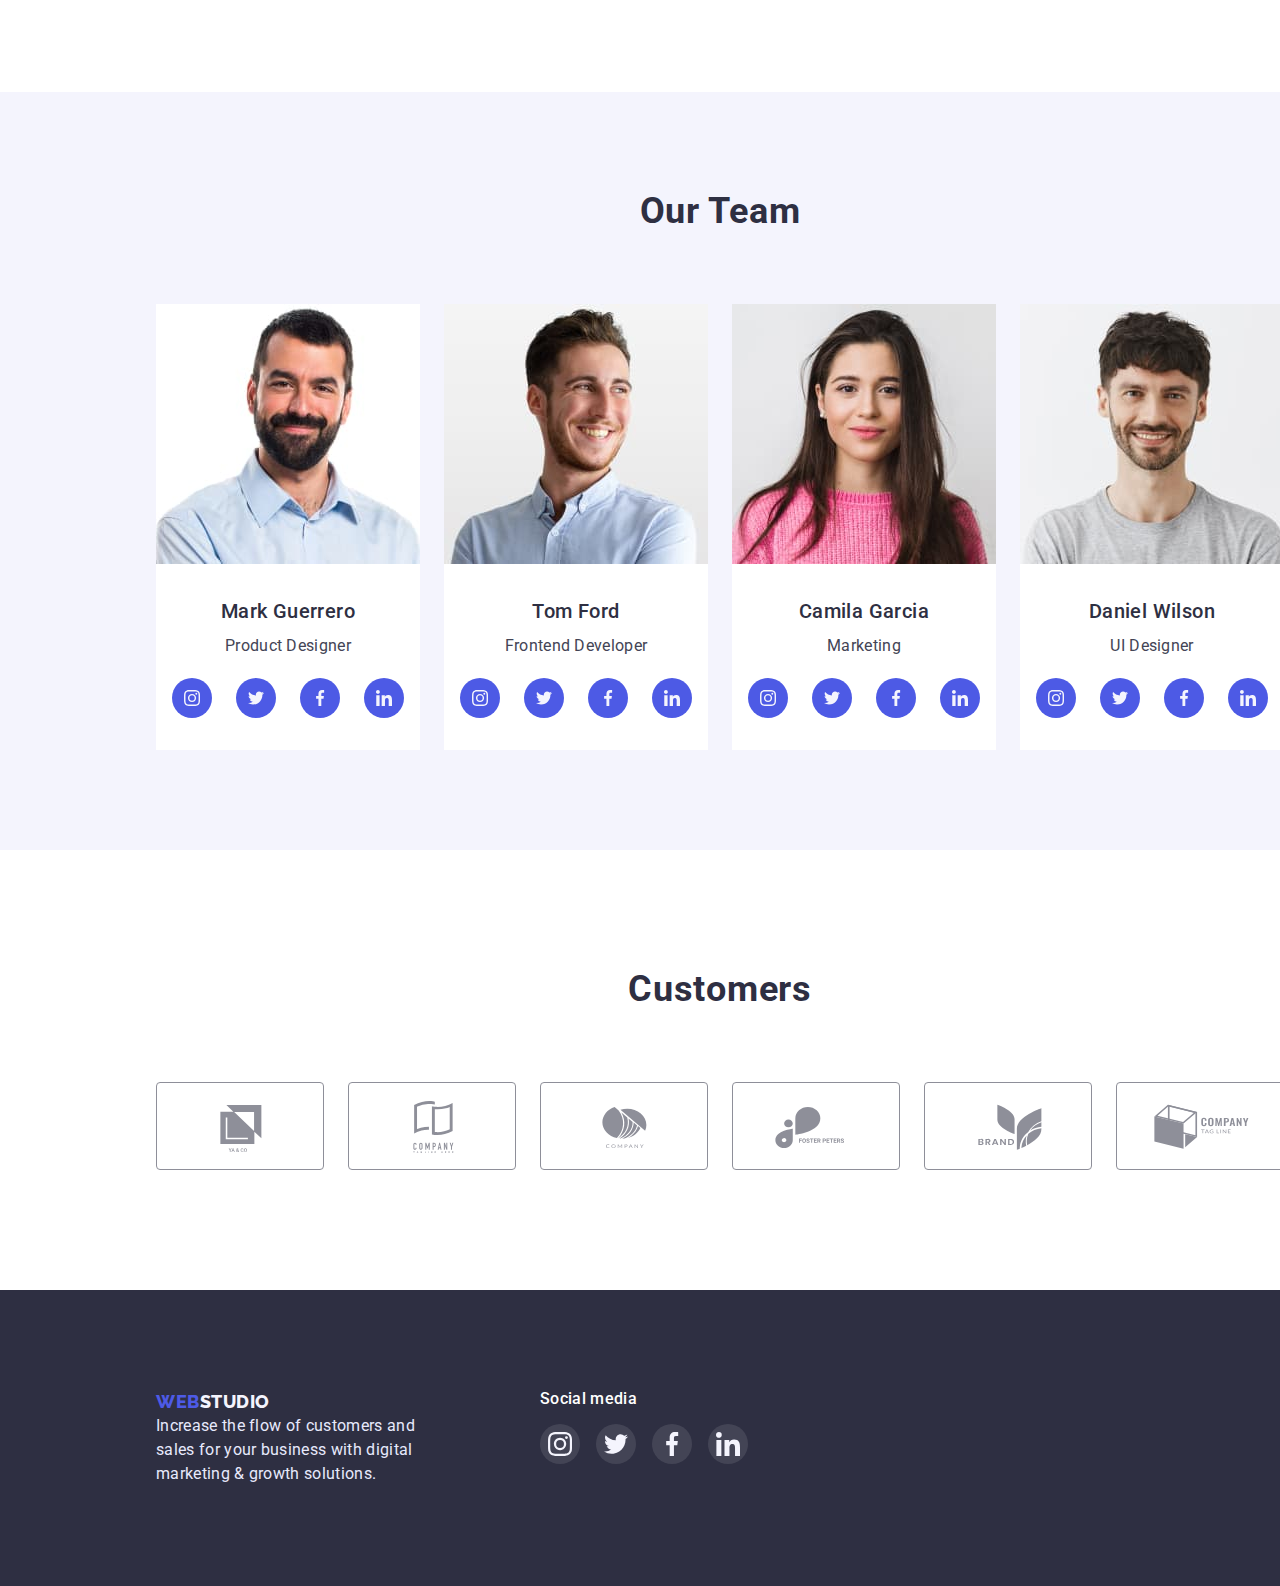
==== commit 642ce6a5: "05 start" ====
--- a/index.html
+++ b/index.html
@@ -34,9 +34,9 @@
                     </a>
 
                     <ul class="site-nav list">
-                        <li class="item"><a class="link current" href="./index.html">Studio</a></li>
-                        <li class="item"><a class="link" href="./portfolio.html">Portfolio</a></li>
-                        <li class="item"><a class="link" href="./index.html">Contacts</a></li>
+                        <li class="item"><a class="header-nav-link link current" href="./index.html">Studio</a></li>
+                        <li class="item"><a class="header-nav-link link" href="./portfolio.html">Portfolio</a></li>
+                        <li class="item"><a class="header-nav-link link" href="./index.html">Contacts</a></li>
                     </ul>
                 </div>
             </nav>
--- a/css/styles.css
+++ b/css/styles.css
@@ -83,10 +83,6 @@
   padding-left: 15px;
 }
 
-nav .current {
-  color: var(--pressed-txt-cl);
-}
-
 h2,
 h3,
 h4,
@@ -149,13 +145,17 @@
   height: 40px;
   border-radius: 50%;
   background-color: var(--brand-bg-cl);
-}
-.link {
+  transition-property: background-color;
+  transition-duration: 250ms;
+  transition-timing-function: cubic-bezier(0.4, 0, 0.2, 1);
 }
 
 .socials-link:hover,
 .socials-link:focus {
   background-color: var(--pressed-bg-cl);
+  transition-property: background-color;
+  transition-duration: 250ms;
+  transition-timing-function: cubic-bezier(0.4, 0, 0.2, 1);
 }
 .socials-icon {
   fill: var(--light-bg-cl);
@@ -243,12 +243,33 @@
   line-height: 1.5;
   letter-spacing: 0.02em;
   text-decoration: none;
+  transition-timing-function: cubic-bezier(0.4, 0, 0.2, 1);
+  transition-duration: 250ms;
+  transition-property: color;
 }
 .link:hover,
 .link:focus,
 .link.contacts:hover,
 .link.contacts:focus {
   color: var(--pressed-txt-cl);
+}
+nav .current {
+  color: var(--pressed-txt-cl);
+}
+
+.header-nav-link.current::after {
+  content: "";
+  position: absolute;
+  bottom: -24px;
+  display: block;
+  width: 100%;
+  height: 4px;
+  border-radius: 2px;
+  background-color: var(--pressed-bg-cl);
+}
+.header-nav-link {
+  position: relative;
+  display: block;
 }
 .contacts {
   font-weight: 400;
@@ -269,14 +290,17 @@
   line-height: 1.5;
   letter-spacing: 0.04em;
   cursor: pointer;
+  transition-property: background-color, color;
+  transition-duration: 250ms;
+  transition-timing-function: cubic-bezier(0.4, 0, 0.2, 1);
 }
 .btn-filter {
   min-width: 69px;
   min-height: 48px;
-  border-radius: 4px;
 
   padding: 12px 24px;
   border: none;
+  border-radius: 4px;
   background-color: var(--brand-bg-cl);
 
   color: var(--btn-txt-cl);
@@ -287,6 +311,9 @@
   letter-spacing: 0.04em;
 
   cursor: pointer;
+  transition-property: background-color, color, box-shadow;
+  transition-duration: 250ms;
+  transition-timing-function: cubic-bezier(0.4, 0, 0.2, 1);
 }
 .btn-filter:hover,
 .btn-filter:focus {
@@ -387,9 +414,9 @@
 }
 .feature-wrap {
   display: flex;
-  height: 112px;
   justify-content: center;
   align-items: center;
+  height: 112px;
   /* padding: 24px 100px; */
   margin-bottom: 8px;
   background-color: var(--light-bg-cl);
@@ -471,6 +498,9 @@
   display: block;
 }
 .link-wrap {
+  transition-property: box-shadow;
+  transition-duration: 2500ms;
+  transition-timing-function: cubic-bezier(0.4, 0, 0.2, 1);
 }
 
 .overlay {
@@ -524,6 +554,9 @@
 }
 .socials-footer .socials-link {
   background-color: var(--bg-cl-ellipse);
+  transition-property: background-color;
+  transition-duration: 250ms;
+  transition-timing-function: cubic-bezier(0.4, 0, 0.2, 1);
 }
 .socials-footer .socials-link:hover,
 .socials-footer .socials-link:focus {
@@ -536,14 +569,17 @@
   width: 168px;
   height: 88px;
   border: 1px solid var(--subtle-bg-cl);
+  border-color: var(--subtle-bg-cl);
   border-radius: 4px;
-  border-color: var(--subtle-bg-cl);
   color: var(--subtle-txt-cl);
+  transition-property: border-color, color;
+  transition-duration: 250ms;
+  transition-timing-function: cubic-bezier(0.4, 0, 0.2, 1);
 }
 .custom-link:hover,
 .custom-link:focus {
+  border-color: var(--pressed-bg-cl);
   color: var(--pressed-bg-cl);
-  border-color: var(--pressed-bg-cl);
 }
 .cust-icons {
   fill: currentColor;
